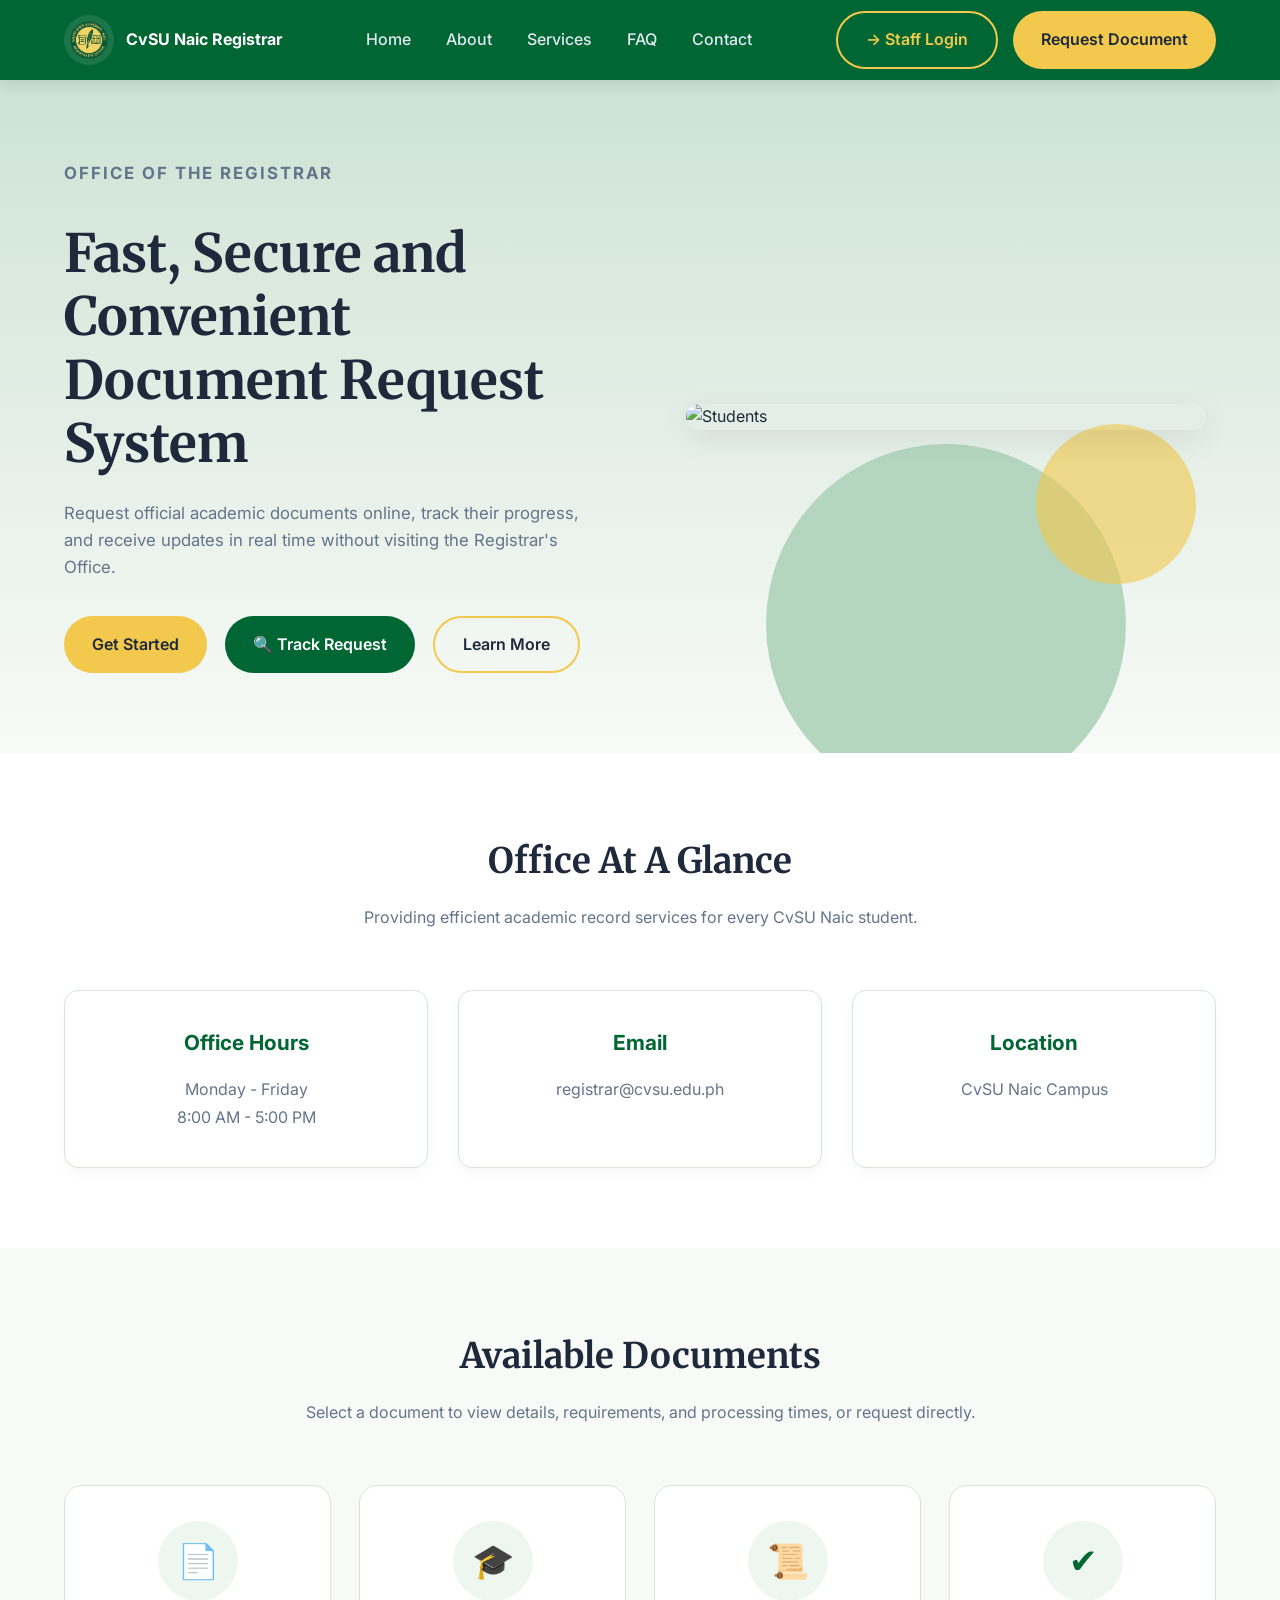
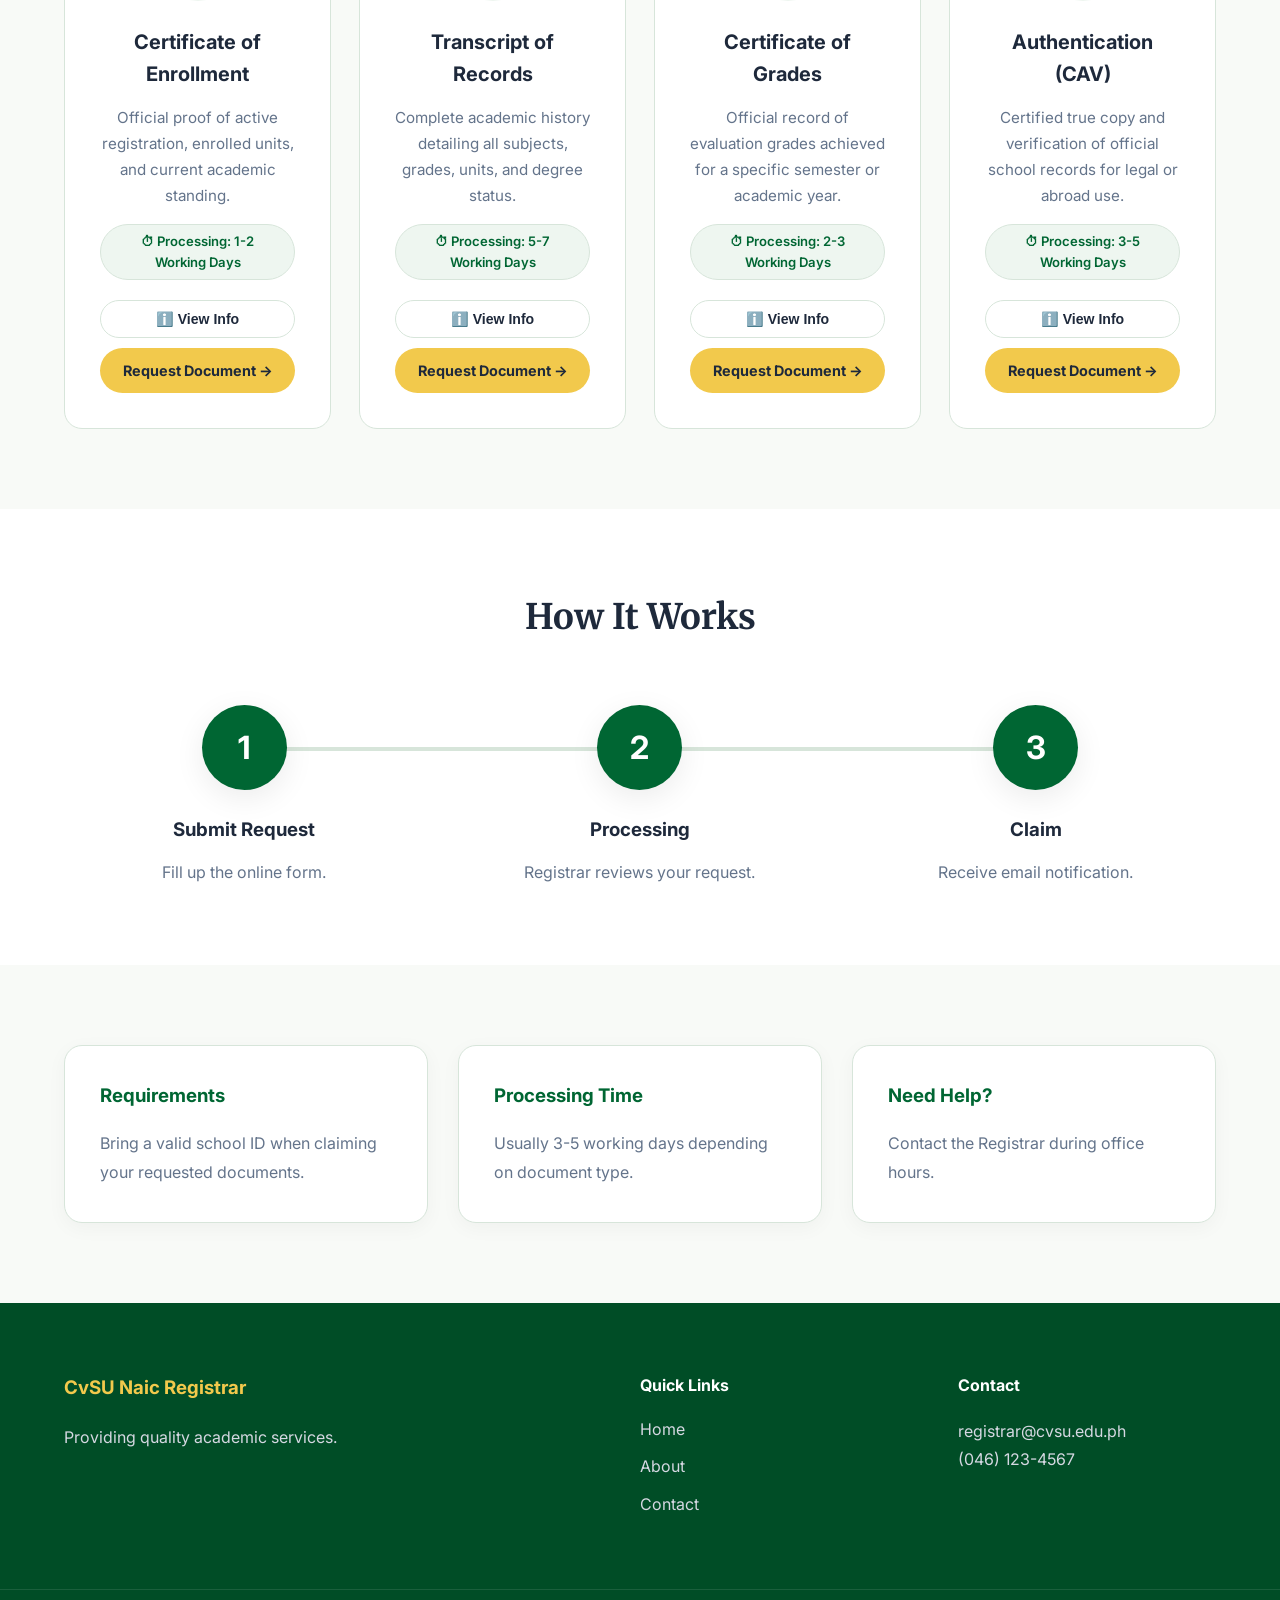
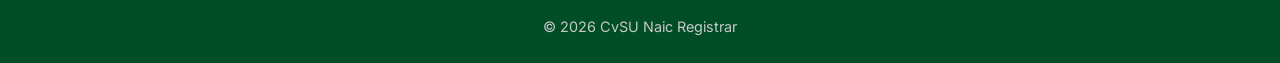
==== index.html @ 48db4b98 "landing page, tracking, request, login pages version 1" ====
<!DOCTYPE html>
<html lang="en">
<head>
  <meta charset="UTF-8">
  <meta name="viewport" content="width=device-width, initial-scale=1.0">
  <title>CvSU Naic Registrar</title>

  <!-- Stylesheets -->
  <link rel="stylesheet" href="css/variables.css">
  <link rel="stylesheet" href="css/style.css">
</head>

<body>
  <!-- ===================================
  NAVBAR
  =================================== -->
  <header>
    <nav class="navbar">
      <div class="container">
        <a href="index.html" class="logo">
          <img src="assets/images/logo.png" alt="Logo">
          <span>CvSU Naic Registrar</span>
        </a>

        <ul class="nav-links">
          <li><a href="#" class="active">Home</a></li>
          <li><a href="#">About</a></li>
          <li><a href="#">Services</a></li>
          <li><a href="#">FAQ</a></li>
          <li><a href="#">Contact</a></li>
        </ul>

        <div class="nav-buttons">
          <a href="login.html" class="btn-outline">→ Staff Login</a>
          <a href="request.html" class="btn-primary">Request Document</a>
        </div>

        <div class="menu-btn">☰</div>
      </div>
    </nav>
  </header>

<!-- ===================================
HERO SECTION (Updated with Tracker Button)
=================================== -->
<section class="hero">
  <div class="container hero-grid">
    <div class="hero-text">
      <p class="small-title">OFFICE OF THE REGISTRAR</p>
      <h1>Fast, Secure and Convenient Document Request System</h1>
      <p>Request official academic documents online, track their progress, and receive updates in real time without visiting the Registrar's Office.</p>
      <div class="hero-buttons">
        <a href="request.html" class="btn-primary" style="background: var(--secondary); color: var(--text);">Get Started</a>
        <a href="track.html" class="btn-primary" style="background: var(--primary); color: #fff;">🔍 Track Request</a>
        <a href="#services" class="btn-outline">Learn More</a>
      </div>
    </div>
    <div class="hero-image">
      <img src="assets/images/hero.png" alt="Students">
    </div>
  </div>
</section>

  <!-- ===================================
  OFFICE
  =================================== -->
  <section class="office">
    <div class="container">
      <h2>Office At A Glance</h2>
      <p class="section-description">Providing efficient academic record services for every CvSU Naic student.</p>
      <div class="office-grid">
        <div class="office-card">
          <h3>Office Hours</h3>
          <p>Monday - Friday<br>8:00 AM - 5:00 PM</p>
        </div>
        <div class="office-card">
          <h3>Email</h3>
          <p>registrar@cvsu.edu.ph</p>
        </div>
        <div class="office-card">
          <h3>Location</h3>
          <p>CvSU Naic Campus</p>
        </div>
      </div>
    </div>
  </section>

<!-- ===================================
AVAILABLE DOCUMENTS SECTION (Enhanced Cards)
=================================== -->
<section class="services" id="services">
  <div class="container">
    <h2>Available Documents</h2>
    <p class="section-description">Select a document to view details, requirements, and processing times, or request directly.</p>
    
    <div class="services-grid">
      <!-- Certificate of Enrollment -->
      <div class="service-card">
        <div class="icon">📄</div>
        <h3>Certificate of Enrollment</h3>
        <p class="doc-summary">Official proof of active registration, enrolled units, and current academic standing.</p>
        <div class="doc-badge">⏱ Processing: 1-2 Working Days</div>
        <div class="card-actions">
          <button class="btn-info" onclick="openDocModal('enrollment')">ℹ️ View Info</button>
          <a href="request.html?doc=Certificate%20of%20Enrollment" class="btn-card-request">Request Document →</a>
        </div>
      </div>

      <!-- Transcript of Records -->
      <div class="service-card">
        <div class="icon">🎓</div>
        <h3>Transcript of Records</h3>
        <p class="doc-summary">Complete academic history detailing all subjects, grades, units, and degree status.</p>
        <div class="doc-badge">⏱ Processing: 5-7 Working Days</div>
        <div class="card-actions">
          <button class="btn-info" onclick="openDocModal('tor')">ℹ️ View Info</button>
          <a href="request.html?doc=Transcript%20of%20Records" class="btn-card-request">Request Document →</a>
        </div>
      </div>

      <!-- Certificate of Grades -->
      <div class="service-card">
        <div class="icon">📜</div>
        <h3>Certificate of Grades</h3>
        <p class="doc-summary">Official record of evaluation grades achieved for a specific semester or academic year.</p>
        <div class="doc-badge">⏱ Processing: 2-3 Working Days</div>
        <div class="card-actions">
          <button class="btn-info" onclick="openDocModal('grades')">ℹ️ View Info</button>
          <a href="request.html?doc=Certificate%20of%20Grades" class="btn-card-request">Request Document →</a>
        </div>
      </div>

      <!-- Authentication (CAV) -->
      <div class="service-card">
        <div class="icon">✔</div>
        <h3>Authentication (CAV)</h3>
        <p class="doc-summary">Certified true copy and verification of official school records for legal or abroad use.</p>
        <div class="doc-badge">⏱ Processing: 3-5 Working Days</div>
        <div class="card-actions">
          <button class="btn-info" onclick="openDocModal('authentication')">ℹ️ View Info</button>
          <a href="request.html?doc=Authentication" class="btn-card-request">Request Document →</a>
        </div>
      </div>
    </div>
  </div>
</section>

<!-- ===================================
DOCUMENT INFO MODAL (Popup Viewer)
=================================== -->
<div id="docModal" class="modal-overlay">
  <div class="modal-content">
    <button class="modal-close" onclick="closeDocModal()">&times;</button>
    <div class="modal-header">
      <span id="modalIcon" class="modal-icon">📄</span>
      <h2 id="modalTitle">Document Title</h2>
    </div>
    <div class="modal-body">
      <p id="modalDescription"></p>
      
      <div class="info-block">
        <h4>📋 Requirements:</h4>
        <ul id="modalRequirements"></ul>
      </div>

      <div class="info-block">
        <h4>⏳ Processing Time:</h4>
        <p id="modalProcessing"></p>
      </div>

      <div class="info-block">
        <h4>💡 Note:</h4>
        <p id="modalNote"></p>
      </div>
    </div>
    <div class="modal-footer">
      <a id="modalRequestBtn" href="#" class="btn-primary" style="background: var(--secondary); color: var(--text); width: 100%; text-align: center;">Request This Document Now →</a>
    </div>
  </div>
</div>

  <!-- ===================================
  HOW IT WORKS
  =================================== -->
  <section class="steps">
    <div class="container">
      <h2>How It Works</h2>
      <div class="steps-grid">
        <div class="step">
          <div class="number">1</div>
          <h3>Submit Request</h3>
          <p>Fill up the online form.</p>
        </div>
        <div class="step">
          <div class="number">2</div>
          <h3>Processing</h3>
          <p>Registrar reviews your request.</p>
        </div>
        <div class="step">
          <div class="number">3</div>
          <h3>Claim</h3>
          <p>Receive email notification.</p>
        </div>
      </div>
    </div>
  </section>

  <!-- ===================================
  INFORMATION
  =================================== -->
  <section class="information">
    <div class="container">
      <div class="info-card">
        <h3>Requirements</h3>
        <p>Bring a valid school ID when claiming your requested documents.</p>
      </div>
      <div class="info-card">
        <h3>Processing Time</h3>
        <p>Usually 3-5 working days depending on document type.</p>
      </div>
      <div class="info-card">
        <h3>Need Help?</h3>
        <p>Contact the Registrar during office hours.</p>
      </div>
    </div>
  </section>

  <!-- ===================================
  FOOTER
  =================================== -->
  <footer>
    <div class="container footer-grid">
      <div>
        <h3>CvSU Naic Registrar</h3>
        <p>Providing quality academic services.</p>
      </div>
      <div>
        <h4>Quick Links</h4>
        <ul>
          <li><a href="#">Home</a></li>
          <li><a href="#">About</a></li>
          <li><a href="#">Contact</a></li>
        </ul>
      </div>
      <div>
        <h4>Contact</h4>
        <p>registrar@cvsu.edu.ph</p>
        <p>(046) 123-4567</p>
      </div>
    </div>
    <div class="copyright">© 2026 CvSU Naic Registrar</div>
  </footer>

  <button id="topBtn">↑</button>
  <script src="js/main.js"></script>
</body>
</html>
---- css/variables.css ----
/*=====================================
    GLOBAL VARIABLES (CvSU THEME)
=====================================*/
:root {
    --primary: #006633;        /* CvSU Green */
    --primary-dark: #004D26;   /* Deep Green */
    --primary-light: #0E7A3E;
    
    --secondary: #F2C94C;      /* CvSU Gold / Yellowish Gold */
    --secondary-dark: #D4AC0D;
    
    --background: #F8FAF7;
    --section: #EEF6F0;
    --white: #FFFFFF;
    
    --text: #1E293B;
    --gray: #64748B;
    --border: #D7E5DA;
    
    --shadow: 0 8px 30px rgba(0, 0, 0, .08);
    --radius: 14px;
    --transition: .3s ease;
}
---- css/style.css ----
/*=====================================
GOOGLE FONTS
=====================================*/
@import url('https://fonts.googleapis.com/css2?family=Inter:wght@300;400;500;600;700&family=Merriweather:wght@700&display=swap');

/*=====================================
RESET & BASE
=====================================*/
* {
    margin: 0;
    padding: 0;
    box-sizing: border-box;
}

html { scroll-behavior: smooth; }

body {
    font-family: 'Inter', sans-serif;
    background: var(--background);
    color: var(--text);
    line-height: 1.6;
}

img { max-width: 100%; display: block; }
a { text-decoration: none; color: inherit; }
ul { list-style: none; }
button { cursor: pointer; border: none; outline: none; }

.container { width: 90%; max-width: 1200px; margin: auto; }
section { padding: 80px 0; }

/*=====================================
BUTTONS
=====================================*/
.btn-primary {
    display: inline-flex;
    align-items: center;
    justify-content: center;
    padding: 14px 28px;
    background: var(--primary);
    color: #fff;
    border-radius: 999px;
    transition: var(--transition);
    font-weight: 600;
}

.btn-primary:hover {
    background: var(--primary-dark);
    transform: translateY(-2px);
}

.btn-outline {
    display: inline-flex;
    align-items: center;
    justify-content: center;
    padding: 14px 28px;
    border: 2px solid var(--secondary);
    color: var(--text);
    border-radius: 999px;
    transition: var(--transition);
    font-weight: 600;
}

.btn-outline:hover {
    background: var(--secondary);
    transform: translateY(-2px);
}

/*=====================================
TYPOGRAPHY
=====================================*/
h1 { font-family: 'Merriweather', serif; font-size: 3.3rem; line-height: 1.2; }
h2 { font-family: 'Merriweather', serif; font-size: 2.2rem; margin-bottom: 15px; text-align: center; }
.section-description { max-width: 700px; margin: 0 auto 60px; text-align: center; color: var(--gray); }

/*=====================================
NAVBAR
=====================================*/
header {
    position: sticky;
    top: 0;
    z-index: 1000;
    background: var(--primary); /* Changed to solid green */
    box-shadow: 0 4px 15px rgba(0, 0, 0, .1);
}

.navbar { height: 80px; }
.navbar .container { display: flex; align-items: center; justify-content: space-between; height: 100%; }

/* Logo text changed to white for contrast */
.logo { display: flex; align-items: center; gap: 12px; font-weight: 700; color: var(--white); }
/* Optional: add a slight white glow/background to the image if it has dark elements */
.logo img { width: 50px; background: rgba(255, 255, 255, 0.1); border-radius: 50%; padding: 2px; }

/* Links changed to light slate, hovering to gold */
.nav-links { display: flex; gap: 35px; }
.nav-links a { font-weight: 500; color: #E2E8F0; transition: var(--transition); }
.nav-links a:hover, .nav-links a.active { color: var(--secondary); font-weight: 700; }

.nav-buttons { display: flex; gap: 15px; }

/* Nav Buttons specifically adjusted to fit the green header */
.nav-buttons .btn-outline { 
    border-color: var(--secondary); 
    color: var(--secondary); 
}
.nav-buttons .btn-outline:hover { 
    background: var(--secondary); 
    color: var(--primary-dark); 
}
.nav-buttons .btn-primary { 
    background: var(--secondary); 
    color: var(--text); 
}
.nav-buttons .btn-primary:hover { 
    background: var(--secondary-dark); 
}

.menu-btn { display: none; font-size: 30px; cursor: pointer; color: var(--white); }

header.scrolled {
    box-shadow: 0 12px 30px rgba(0, 0, 0, .15);
    background: rgba(0, 102, 51, .98); /* Transparent primary green */
    backdrop-filter: blur(8px);
}

/*=====================================
HERO
=====================================*/
/* Deepened the starting color of the gradient for a stronger green presence */
.hero { padding: 80px 0; background: linear-gradient(180deg, #CDE3D4 0%, #F8FAF7 100%); }
.hero-grid { display: grid; grid-template-columns: 1fr 1fr; align-items: center; gap: 70px; }
.hero-text { animation: fadeUp .8s ease; }

.small-title {
    color: var(--primary);
    font-weight: 700;
    letter-spacing: 2px;
    text-transform: uppercase;
    margin-bottom: 18px;
    font-size: .9rem;
}

.hero h1 { margin-bottom: 25px; max-width: 650px; }
.hero p { color: var(--gray); font-size: 1.05rem; margin-bottom: 35px; max-width: 550px; }
.hero-buttons { display: flex; gap: 18px; flex-wrap: wrap; }
.hero-image { display: flex; justify-content: center; position: relative; }
.hero-image img { width: 100%; max-width: 520px; border-radius: 20px; animation: float 5s ease-in-out infinite; box-shadow: var(--shadow); }

.hero-image::before {
    content: ""; position: absolute; width: 360px; height: 360px;
    background: #B5D6BE; /* Slightly darker green circle to match the new background */
    border-radius: 50%;
    top: 40px; left: 50%; transform: translateX(-50%); z-index: -2;
}
.hero-image::after {
    content: ""; position: absolute; width: 160px; height: 160px;
    background: var(--secondary); opacity: .6; /* Increased opacity for better contrast */
    border-radius: 50%;
    right: 20px; top: 20px; z-index: -1;
}

/*=====================================
OFFICE & SERVICES
=====================================*/
.office { background: #ffffff; }
.office-grid { display: grid; grid-template-columns: repeat(3, 1fr); gap: 30px; margin-top: 50px; }

.office-card {
    background: white; border: 1px solid var(--border); border-radius: var(--radius);
    padding: 35px; text-align: center; transition: var(--transition);
    box-shadow: 0 5px 15px rgba(0, 0, 0, .03);
}
.office-card:hover { transform: translateY(-8px); box-shadow: var(--shadow); border-color: var(--secondary); }
.office-card h3 { color: var(--primary); margin-bottom: 15px; font-size: 1.3rem; }
.office-card p { color: var(--gray); line-height: 1.8; }
.office-card .icon {
    width: 70px; height: 70px; margin: auto; margin-bottom: 20px; border-radius: 50%;
    background: var(--section); display: flex; justify-content: center; align-items: center;
    font-size: 30px; color: var(--primary);
}

.services { background: var(--background); }
.services-grid { display: grid; grid-template-columns: repeat(4, 1fr); gap: 28px; margin-top: 50px; }
.service-card {
    background: white; border-radius: 18px; padding: 35px; text-align: center;
    transition: .35s; border: 1px solid var(--border); cursor: pointer; position: relative; overflow: hidden;
}
.service-card::before {
    content: ""; position: absolute; top: 0; left: 0; width: 100%; height: 5px;
    background: var(--secondary); transform: scaleX(0); transition: .3s;
}
.service-card:hover::before { transform: scaleX(1); }
.service-card:hover { transform: translateY(-10px); box-shadow: var(--shadow); }

.service-card .icon {
    width: 80px; height: 80px; margin: auto; border-radius: 50%; display: flex; align-items: center;
    justify-content: center; font-size: 34px; background: var(--section); color: var(--primary);
    margin-bottom: 25px; transition: .3s;
}
.service-card:hover .icon { background: var(--secondary); color: var(--text); transform: rotate(8deg); }
.service-card h3 { margin-bottom: 15px; font-size: 1.25rem; color: var(--text); }
.service-card p { color: var(--gray); font-size: .95rem; line-height: 1.7; }

/*=====================================
HOW IT WORKS
=====================================*/
.steps { background: #ffffff; }
.steps-grid { display: grid; grid-template-columns: repeat(3, 1fr); gap: 35px; margin-top: 60px; position: relative; }
.steps-grid::before {
    content: ""; position: absolute; top: 42px; left: 15%; width: 70%; height: 4px;
    background: var(--border); z-index: 0;
}
.step { position: relative; text-align: center; z-index: 2; }
.number {
    width: 85px; height: 85px; margin: auto; border-radius: 50%; background: var(--primary);
    color: white; display: flex; justify-content: center; align-items: center;
    font-size: 2rem; font-weight: bold; box-shadow: var(--shadow); margin-bottom: 25px; transition: .3s;
}
.step:hover .number { transform: scale(1.1); background: var(--secondary); color: var(--text); }
.step h3 { margin-bottom: 15px; color: var(--text); }
.step p { color: var(--gray); max-width: 280px; margin: auto; }

/*=====================================
INFORMATION & FOOTER
=====================================*/
.information { background: var(--background); }
.information .container { display: grid; grid-template-columns: repeat(3, 1fr); gap: 30px; }
.info-card {
    background: white; border-radius: 18px; padding: 35px; border: 1px solid var(--border);
    transition: .3s; box-shadow: 0 5px 20px rgba(0, 0, 0, .04);
}
.info-card:hover { transform: translateY(-8px); box-shadow: var(--shadow); }
.info-card h3 { margin-bottom: 18px; color: var(--primary); }
.info-card p { color: var(--gray); line-height: 1.8; }

footer { background: var(--primary-dark); color: white; padding-top: 70px; }
.footer-grid { display: grid; grid-template-columns: 2fr 1fr 1fr; gap: 60px; padding-bottom: 60px; }
.footer-grid h3 { margin-bottom: 20px; color: var(--secondary); }
.footer-grid h4 { margin-bottom: 18px; }
.footer-grid p { color: #d5d8e2; line-height: 1.8; }
.footer-grid ul li { margin-bottom: 12px; }
.footer-grid a { color: #d5d8e2; transition: .3s; }
.footer-grid a:hover { color: var(--secondary); }
.copyright { text-align: center; border-top: 1px solid rgba(255, 255, 255, .1); padding: 25px; color: #c8c8c8; font-size: .9rem; }

/*=====================================
UTILITIES & ANIMATIONS
=====================================*/
#topBtn {
    position: fixed; bottom: 30px; right: 30px; width: 55px; height: 55px;
    border-radius: 50%; background: var(--secondary); color: var(--text); border: none;
    font-size: 22px; cursor: pointer; display: none; box-shadow: var(--shadow); transition: .3s; z-index: 999;
}
#topBtn:hover { transform: translateY(-4px); background: var(--secondary-dark); }

@keyframes fadeUp {
    from { opacity: 0; transform: translateY(40px); }
    to { opacity: 1; transform: translateY(0); }
}
@keyframes float {
    0% { transform: translateY(0); }
    50% { transform: translateY(-12px); }
    100% { transform: translateY(0); }
}
.fade { opacity: 0; transform: translateY(50px); transition: 1s; }
.fade.show { opacity: 1; transform: translateY(0); }

/*=====================================
RESPONSIVE
=====================================*/
@media(max-width: 992px) {
    .hero-grid, .office-grid, .footer-grid, .information .container, .steps-grid { grid-template-columns: 1fr; text-align: center; }
    .hero h1 { font-size: 2.7rem; }
    .hero-image { order: -1; }
    .services-grid { grid-template-columns: repeat(2, 1fr); }
    .steps-grid::before, .nav-links, .nav-buttons { display: none; }
    .menu-btn { display: block; }
    
    /* Ensure the mobile dropdown matches the green header */
    .nav-links.active { 
        display: flex; position: absolute; top: 80px; left: 0; width: 100%; 
        background: var(--primary); /* Changed to green */
        flex-direction: column; padding: 30px 0; box-shadow: 0 10px 25px rgba(0,0,0,.15); 
    }
    .nav-buttons.active { 
        display: flex; position: absolute; top: 360px; left: 0; width: 100%; 
        flex-direction: column; padding: 0 30px 30px; 
        background: var(--primary); /* Changed to green */
    }
}

@media(max-width: 768px) {
    .services-grid { grid-template-columns: 1fr; }
    h1 { font-size: 2.3rem; }
    h2 { font-size: 1.8rem; }
    .container { width: 92%; }
    .hero, section { padding: 60px 0; }
}

/*=====================================
DOCUMENT CARDS & ACTIONS ENHANCEMENTS
=====================================*/
.doc-summary {
    color: var(--gray);
    font-size: 0.92rem;
    margin-bottom: 15px;
    line-height: 1.5;
}

.doc-badge {
    display: inline-block;
    background: var(--section);
    color: var(--primary);
    font-size: 0.82rem;
    font-weight: 600;
    padding: 6px 14px;
    border-radius: 999px;
    margin-bottom: 20px;
    border: 1px solid var(--border);
}

.card-actions {
    display: flex;
    flex-direction: column;
    gap: 10px;
    margin-top: auto;
}

.btn-info {
    background: transparent;
    border: 1.5px solid var(--border);
    color: var(--text);
    padding: 10px 18px;
    border-radius: 999px;
    font-weight: 600;
    font-size: 0.88rem;
    transition: var(--transition);
}

.btn-info:hover {
    border-color: var(--primary);
    color: var(--primary);
    background: #F0F7F2;
}

.btn-card-request {
    background: var(--secondary);
    color: var(--text);
    padding: 11px 18px;
    border-radius: 999px;
    font-weight: 700;
    font-size: 0.9rem;
    text-align: center;
    transition: var(--transition);
}

.btn-card-request:hover {
    background: var(--secondary-dark);
    transform: translateY(-2px);
}

/*=====================================
DOCUMENT MODAL POPUP
=====================================*/
.modal-overlay {
    position: fixed;
    top: 0;
    left: 0;
    width: 100%;
    height: 100%;
    background: rgba(0, 0, 0, 0.55);
    display: flex;
    align-items: center;
    justify-content: center;
    z-index: 2000;
    opacity: 0;
    pointer-events: none;
    transition: var(--transition);
}

.modal-overlay.active {
    opacity: 1;
    pointer-events: all;
}

.modal-content {
    background: white;
    width: 90%;
    max-width: 580px;
    border-radius: var(--radius);
    padding: 35px;
    position: relative;
    box-shadow: 0 15px 40px rgba(0, 0, 0, 0.2);
    transform: translateY(20px);
    transition: var(--transition);
}

.modal-overlay.active .modal-content {
    transform: translateY(0);
}

.modal-close {
    position: absolute;
    top: 20px;
    right: 20px;
    font-size: 28px;
    background: none;
    border: none;
    color: var(--gray);
    cursor: pointer;
}

.modal-header {
    display: flex;
    align-items: center;
    gap: 15px;
    margin-bottom: 20px;
}

.modal-icon {
    font-size: 2.2rem;
    background: var(--section);
    width: 60px;
    height: 60px;
    border-radius: 50%;
    display: flex;
    align-items: center;
    justify-content: center;
}

.modal-header h2 {
    text-align: left;
    margin-bottom: 0;
    color: var(--primary);
    font-size: 1.6rem;
}

.modal-body {
    margin-bottom: 25px;
}

.info-block {
    margin-top: 18px;
    background: var(--background);
    padding: 15px;
    border-radius: 10px;
    border-left: 4px solid var(--primary);
}

.info-block h4 {
    color: var(--text);
    margin-bottom: 6px;
    font-size: 0.95rem;
}

.info-block ul {
    list-style-type: disc;
    padding-left: 20px;
    color: var(--gray);
    font-size: 0.9rem;
}

.info-block p {
    color: var(--gray);
    font-size: 0.9rem;
}
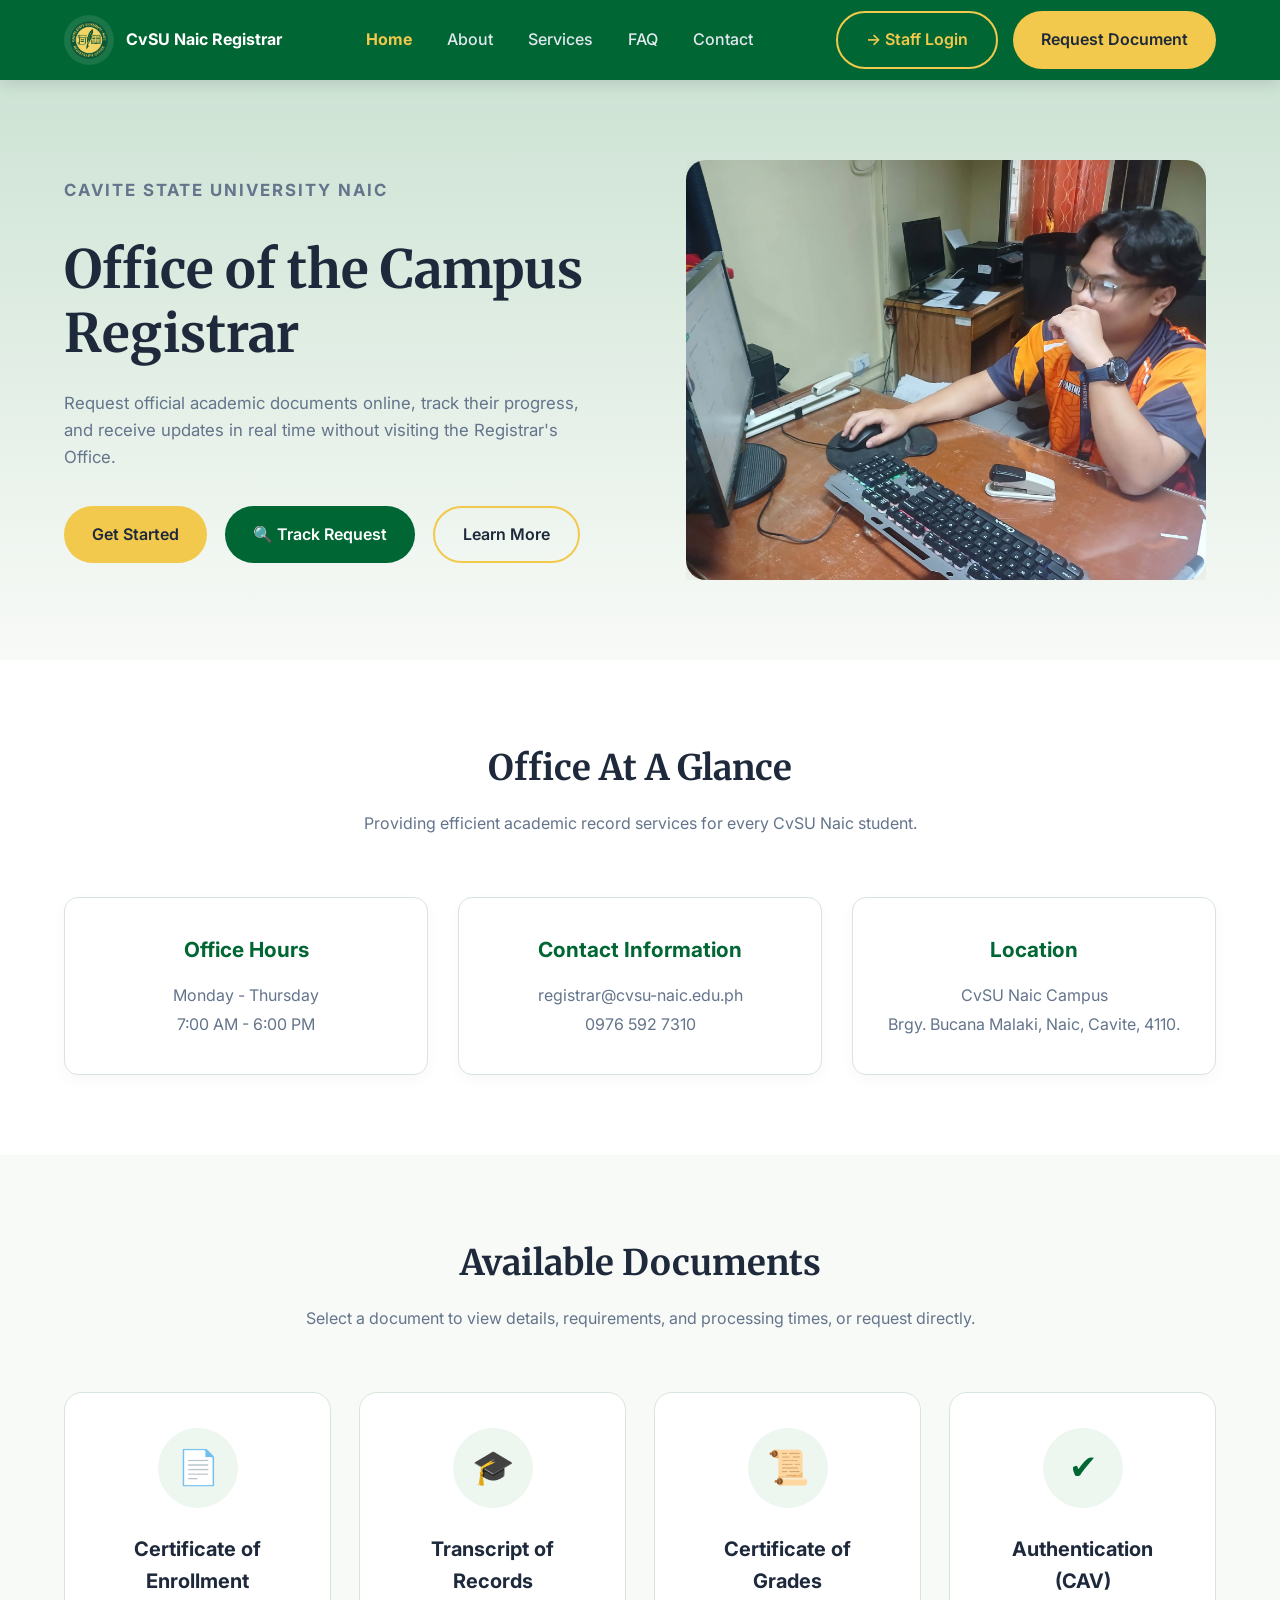
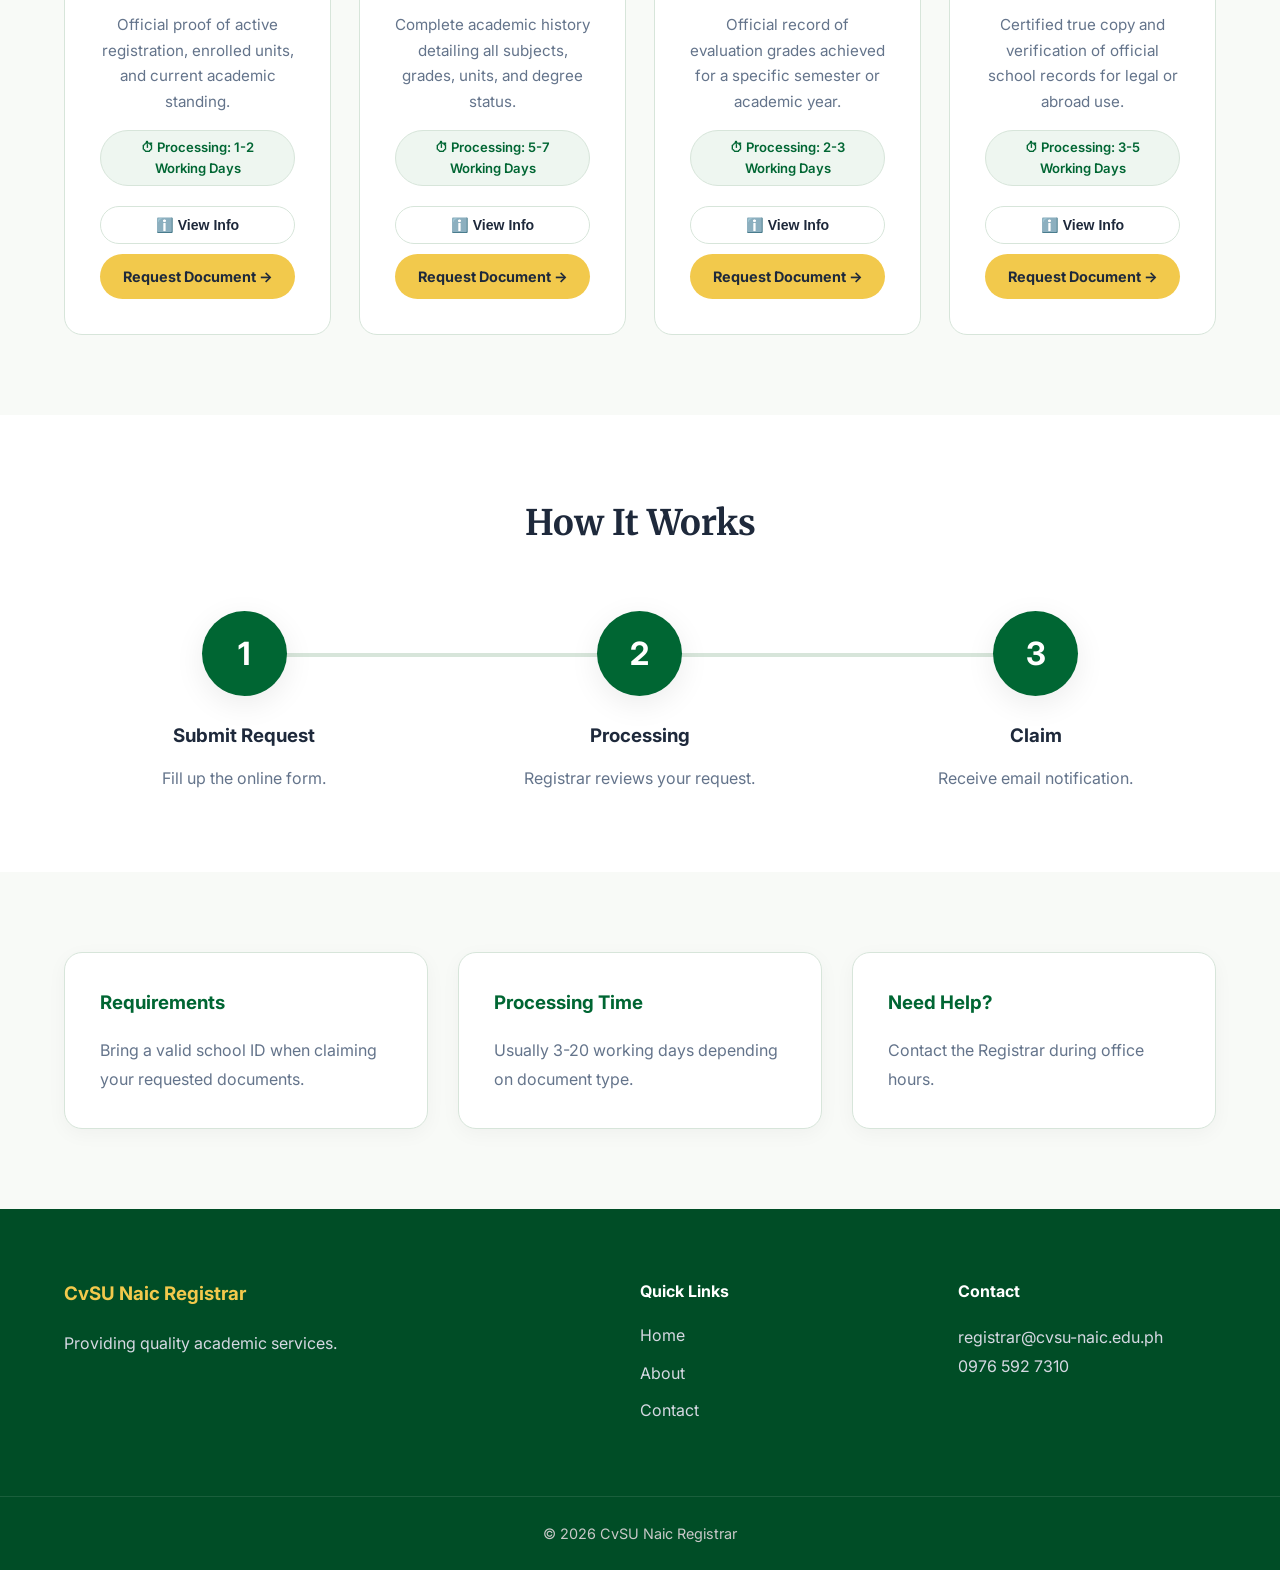
==== commit 1647ca30: "Add files via upload" ====
--- a/index.html
+++ b/index.html
@@ -4,10 +4,13 @@
   <meta charset="UTF-8">
   <meta name="viewport" content="width=device-width, initial-scale=1.0">
   <title>CvSU Naic Registrar</title>
+  <link rel="icon" href="assets/images/logo.png" type="image/x-icon">
 
   <!-- Stylesheets -->
   <link rel="stylesheet" href="css/variables.css">
   <link rel="stylesheet" href="css/style.css">
+  <!-- <link href="https://cdn.jsdelivr.net/npm/bootstrap@5.3.8/dist/css/bootstrap.min.css" rel="stylesheet" integrity="sha384-sRIl4kxILFvY47J16cr9ZwB07vP4J8+LH7qKQnuqkuIAvNWLzeN8tE5YBujZqJLB" crossorigin="anonymous"> -->
+
 </head>
 
 <body>
@@ -23,16 +26,16 @@
         </a>
 
         <ul class="nav-links">
-          <li><a href="#" class="active">Home</a></li>
-          <li><a href="#">About</a></li>
-          <li><a href="#">Services</a></li>
+          <li><a href="#hero" class="active">Home</a></li>
+          <li><a href="#office">About</a></li>
+          <li><a href="#services">Services</a></li>
           <li><a href="#">FAQ</a></li>
-          <li><a href="#">Contact</a></li>
+          <li><a href="#footer  ">Contact</a></li>
         </ul>
 
         <div class="nav-buttons">
-          <a href="login.html" class="btn-outline">→ Staff Login</a>
-          <a href="request.html" class="btn-primary">Request Document</a>
+          <a href="login.php" class="btn-outline">→ Staff Login</a>
+          <a href="request.php" class="btn-primary">Request Document</a>
         </div>
 
         <div class="menu-btn">☰</div>
@@ -43,20 +46,25 @@
 <!-- ===================================
 HERO SECTION (Updated with Tracker Button)
 =================================== -->
-<section class="hero">
+<section class="hero" id="hero">
   <div class="container hero-grid">
     <div class="hero-text">
-      <p class="small-title">OFFICE OF THE REGISTRAR</p>
-      <h1>Fast, Secure and Convenient Document Request System</h1>
+      <p class="small-title">CAVITE STATE UNIVERSITY NAIC</p>
+      <h1>Office of the Campus Registrar</h1>
       <p>Request official academic documents online, track their progress, and receive updates in real time without visiting the Registrar's Office.</p>
       <div class="hero-buttons">
-        <a href="request.html" class="btn-primary" style="background: var(--secondary); color: var(--text);">Get Started</a>
-        <a href="track.html" class="btn-primary" style="background: var(--primary); color: #fff;">🔍 Track Request</a>
+        <a href="request.php" class="btn-primary" style="background: var(--secondary); color: var(--text);">Get Started</a>
+        <a href="track.php" class="btn-primary" style="background: var(--primary); color: #fff;">🔍 Track Request</a>
         <a href="#services" class="btn-outline">Learn More</a>
       </div>
     </div>
     <div class="hero-image">
-      <img src="assets/images/hero.png" alt="Students">
+      <img src="assets/images/hero.jpg" class="slide active" alt="Students">
+      <img src="assets/images/hero2.jpg" class="slide" alt="Students">
+      <img src="assets/images/hero3.jpg" class="slide" alt="Students">
+      <img src="assets/images/hero4.jpg" class="slide" alt="Students">
+      <img src="assets/images/hero5.jpg" class="slide" alt="Students">
+
     </div>
   </div>
 </section>
@@ -64,22 +72,24 @@
   <!-- ===================================
   OFFICE
   =================================== -->
-  <section class="office">
+  <section class="office" id="office">
     <div class="container">
       <h2>Office At A Glance</h2>
       <p class="section-description">Providing efficient academic record services for every CvSU Naic student.</p>
       <div class="office-grid">
         <div class="office-card">
           <h3>Office Hours</h3>
-          <p>Monday - Friday<br>8:00 AM - 5:00 PM</p>
+          <p>Monday - Thursday<br>7:00 AM - 6:00 PM</p>
         </div>
         <div class="office-card">
-          <h3>Email</h3>
-          <p>registrar@cvsu.edu.ph</p>
+          <h3>Contact Information</h3>
+          <p>registrar@cvsu-naic.edu.ph</p>
+          <p>0976 592 7310</p>
         </div>
         <div class="office-card">
           <h3>Location</h3>
-          <p>CvSU Naic Campus</p>
+          <p>CvSU Naic Campus<br>Brgy. Bucana Malaki, Naic, Cavite, 4110.</p>
+
         </div>
       </div>
     </div>
@@ -102,7 +112,7 @@
         <div class="doc-badge">⏱ Processing: 1-2 Working Days</div>
         <div class="card-actions">
           <button class="btn-info" onclick="openDocModal('enrollment')">ℹ️ View Info</button>
-          <a href="request.html?doc=Certificate%20of%20Enrollment" class="btn-card-request">Request Document →</a>
+          <a href="request.php?doc=Certificate%20of%20Enrollment" class="btn-card-request">Request Document →</a>
         </div>
       </div>
 
@@ -114,7 +124,7 @@
         <div class="doc-badge">⏱ Processing: 5-7 Working Days</div>
         <div class="card-actions">
           <button class="btn-info" onclick="openDocModal('tor')">ℹ️ View Info</button>
-          <a href="request.html?doc=Transcript%20of%20Records" class="btn-card-request">Request Document →</a>
+          <a href="request.php?doc=Transcript%20of%20Records" class="btn-card-request">Request Document →</a>
         </div>
       </div>
 
@@ -126,7 +136,7 @@
         <div class="doc-badge">⏱ Processing: 2-3 Working Days</div>
         <div class="card-actions">
           <button class="btn-info" onclick="openDocModal('grades')">ℹ️ View Info</button>
-          <a href="request.html?doc=Certificate%20of%20Grades" class="btn-card-request">Request Document →</a>
+          <a href="request.php?doc=Certificate%20of%20Grades" class="btn-card-request">Request Document →</a>
         </div>
       </div>
 
@@ -138,7 +148,7 @@
         <div class="doc-badge">⏱ Processing: 3-5 Working Days</div>
         <div class="card-actions">
           <button class="btn-info" onclick="openDocModal('authentication')">ℹ️ View Info</button>
-          <a href="request.html?doc=Authentication" class="btn-card-request">Request Document →</a>
+          <a href="request.php?doc=Authentication" class="btn-card-request">Request Document →</a>
         </div>
       </div>
     </div>
@@ -216,7 +226,7 @@
       </div>
       <div class="info-card">
         <h3>Processing Time</h3>
-        <p>Usually 3-5 working days depending on document type.</p>
+        <p>Usually 3-20 working days depending on document type.</p>
       </div>
       <div class="info-card">
         <h3>Need Help?</h3>
@@ -229,7 +239,7 @@
   FOOTER
   =================================== -->
   <footer>
-    <div class="container footer-grid">
+    <div class="container footer-grid" id="footer">
       <div>
         <h3>CvSU Naic Registrar</h3>
         <p>Providing quality academic services.</p>
@@ -237,15 +247,15 @@
       <div>
         <h4>Quick Links</h4>
         <ul>
-          <li><a href="#">Home</a></li>
-          <li><a href="#">About</a></li>
-          <li><a href="#">Contact</a></li>
+          <li><a href="#hero" class="active">Home</a></li>
+          <li><a href="#office">About</a></li>
+          <li><a href="#footer  ">Contact</a></li>
         </ul>
       </div>
       <div>
         <h4>Contact</h4>
-        <p>registrar@cvsu.edu.ph</p>
-        <p>(046) 123-4567</p>
+        <p>registrar@cvsu-naic.edu.ph</p>
+        <p>0976 592 7310</p>
       </div>
     </div>
     <div class="copyright">© 2026 CvSU Naic Registrar</div>
@@ -254,4 +264,5 @@
   <button id="topBtn">↑</button>
   <script src="js/main.js"></script>
 </body>
+<!-- <script src="https://cdn.jsdelivr.net/npm/bootstrap@5.3.8/dist/js/bootstrap.bundle.min.js" integrity="sha384-FKyoEForCGlyvwx9Hj09JcYn3nv7wiPVlz7YYwJrWVcXK/BmnVDxM+D2scQbITxI" crossorigin="anonymous"></script> -->
 </html>
--- a/css/style.css
+++ b/css/style.css
@@ -144,20 +144,59 @@
 .hero h1 { margin-bottom: 25px; max-width: 650px; }
 .hero p { color: var(--gray); font-size: 1.05rem; margin-bottom: 35px; max-width: 550px; }
 .hero-buttons { display: flex; gap: 18px; flex-wrap: wrap; }
-.hero-image { display: flex; justify-content: center; position: relative; }
-.hero-image img { width: 100%; max-width: 520px; border-radius: 20px; animation: float 5s ease-in-out infinite; box-shadow: var(--shadow); }
+.hero-image {
+    display: flex;
+    justify-content: center;
+    align-items: center;
+    position: relative;
+    width: 100%;
+    max-width: 520px;
+    height: 420px; /* Set a fixed height */
+    margin: 0 auto;
+    overflow: hidden;
+}
+
+.hero-image .slide {
+    position: absolute;
+    inset: 0; /* top:0; right:0; bottom:0; left:0 */
+    width: 100%;
+    height: 100%;
+    object-fit: cover;
+    border-radius: 20px;
+    box-shadow: var(--shadow);
+    opacity: 0;
+    transition: opacity 1s ease-in-out;
+    animation: float 5s ease-in-out infinite;
+}
+
+.hero-image .slide.active {
+    opacity: 1;
+}
 
 .hero-image::before {
-    content: ""; position: absolute; width: 360px; height: 360px;
-    background: #B5D6BE; /* Slightly darker green circle to match the new background */
+    content: "";
+    position: absolute;
+    width: 360px;
+    height: 360px;
+    background: #B5D6BE;
     border-radius: 50%;
-    top: 40px; left: 50%; transform: translateX(-50%); z-index: -2;
-}
+    top: 40px;
+    left: 50%;
+    transform: translateX(-50%);
+    z-index: -2;
+}
+
 .hero-image::after {
-    content: ""; position: absolute; width: 160px; height: 160px;
-    background: var(--secondary); opacity: .6; /* Increased opacity for better contrast */
+    content: "";
+    position: absolute;
+    width: 160px;
+    height: 160px;
+    background: var(--secondary);
+    opacity: .6;
     border-radius: 50%;
-    right: 20px; top: 20px; z-index: -1;
+    right: 20px;
+    top: 20px;
+    z-index: -1;
 }
 
 /*=====================================
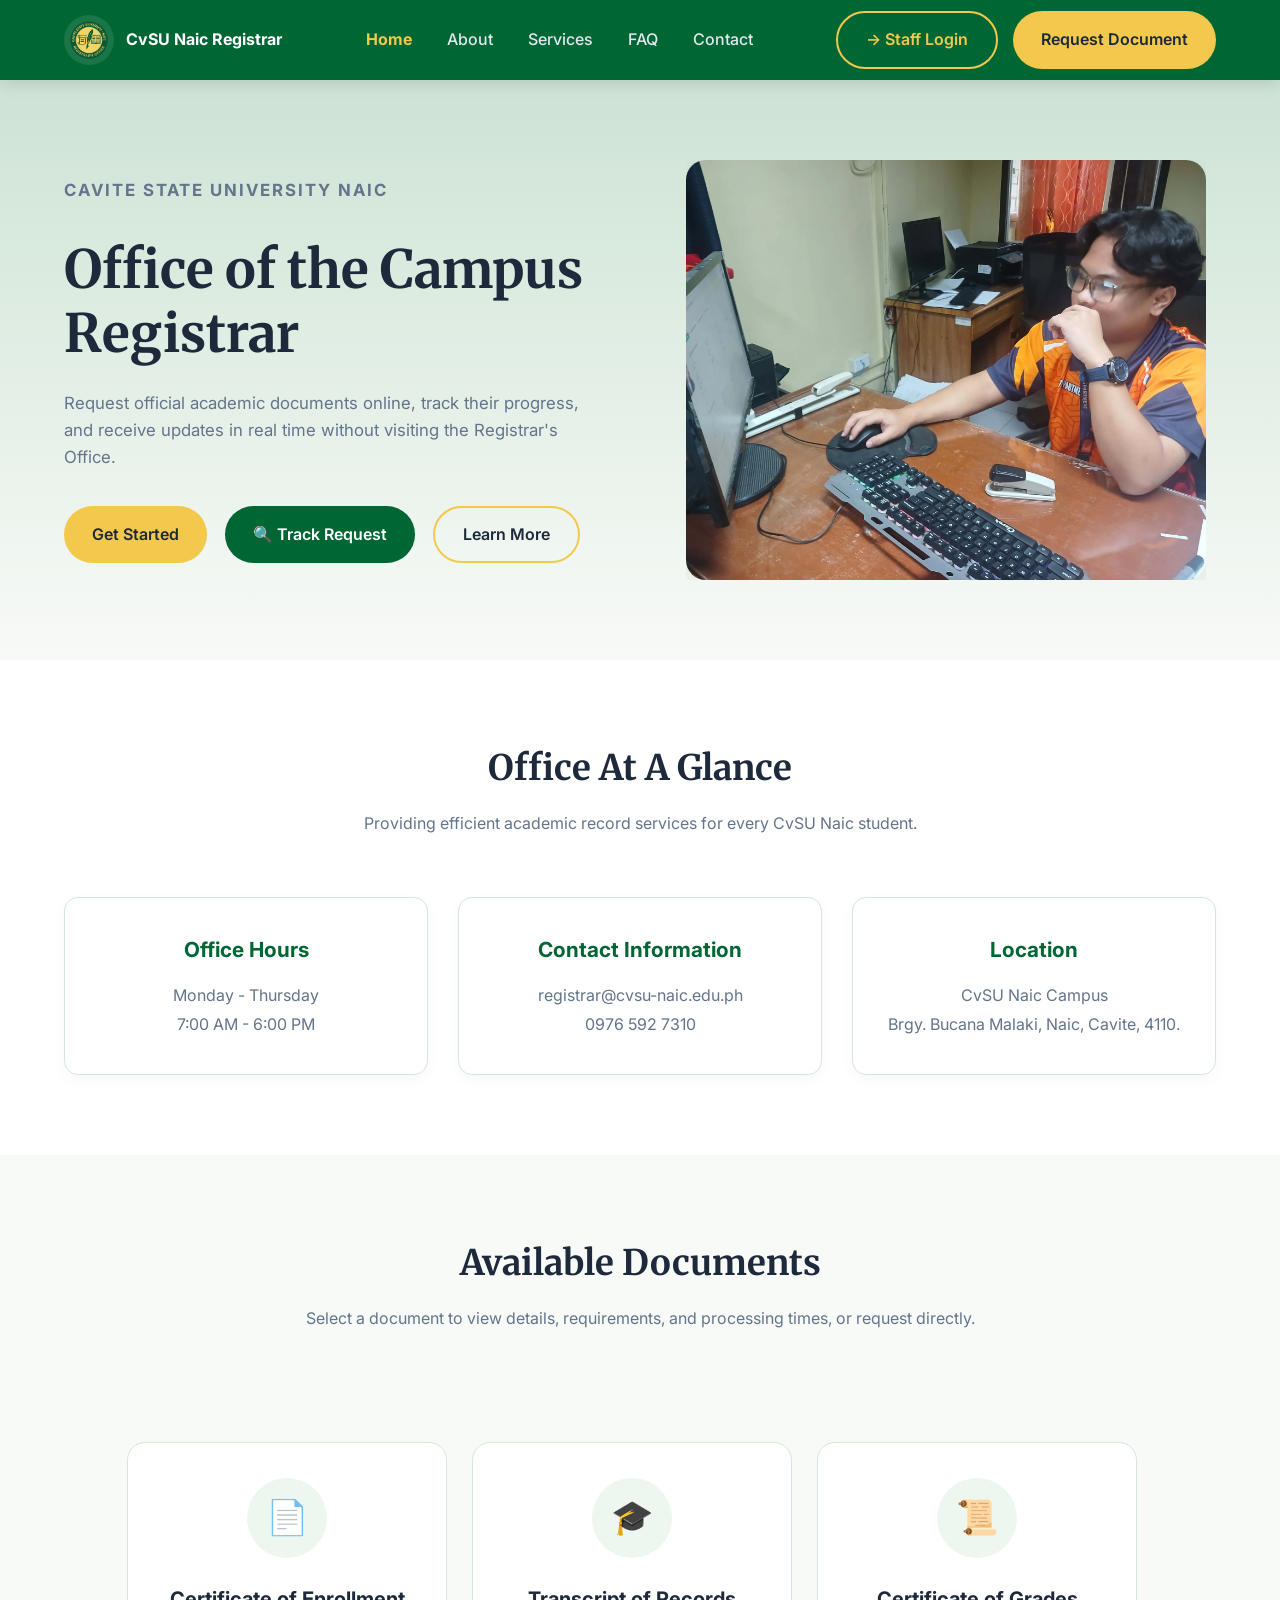
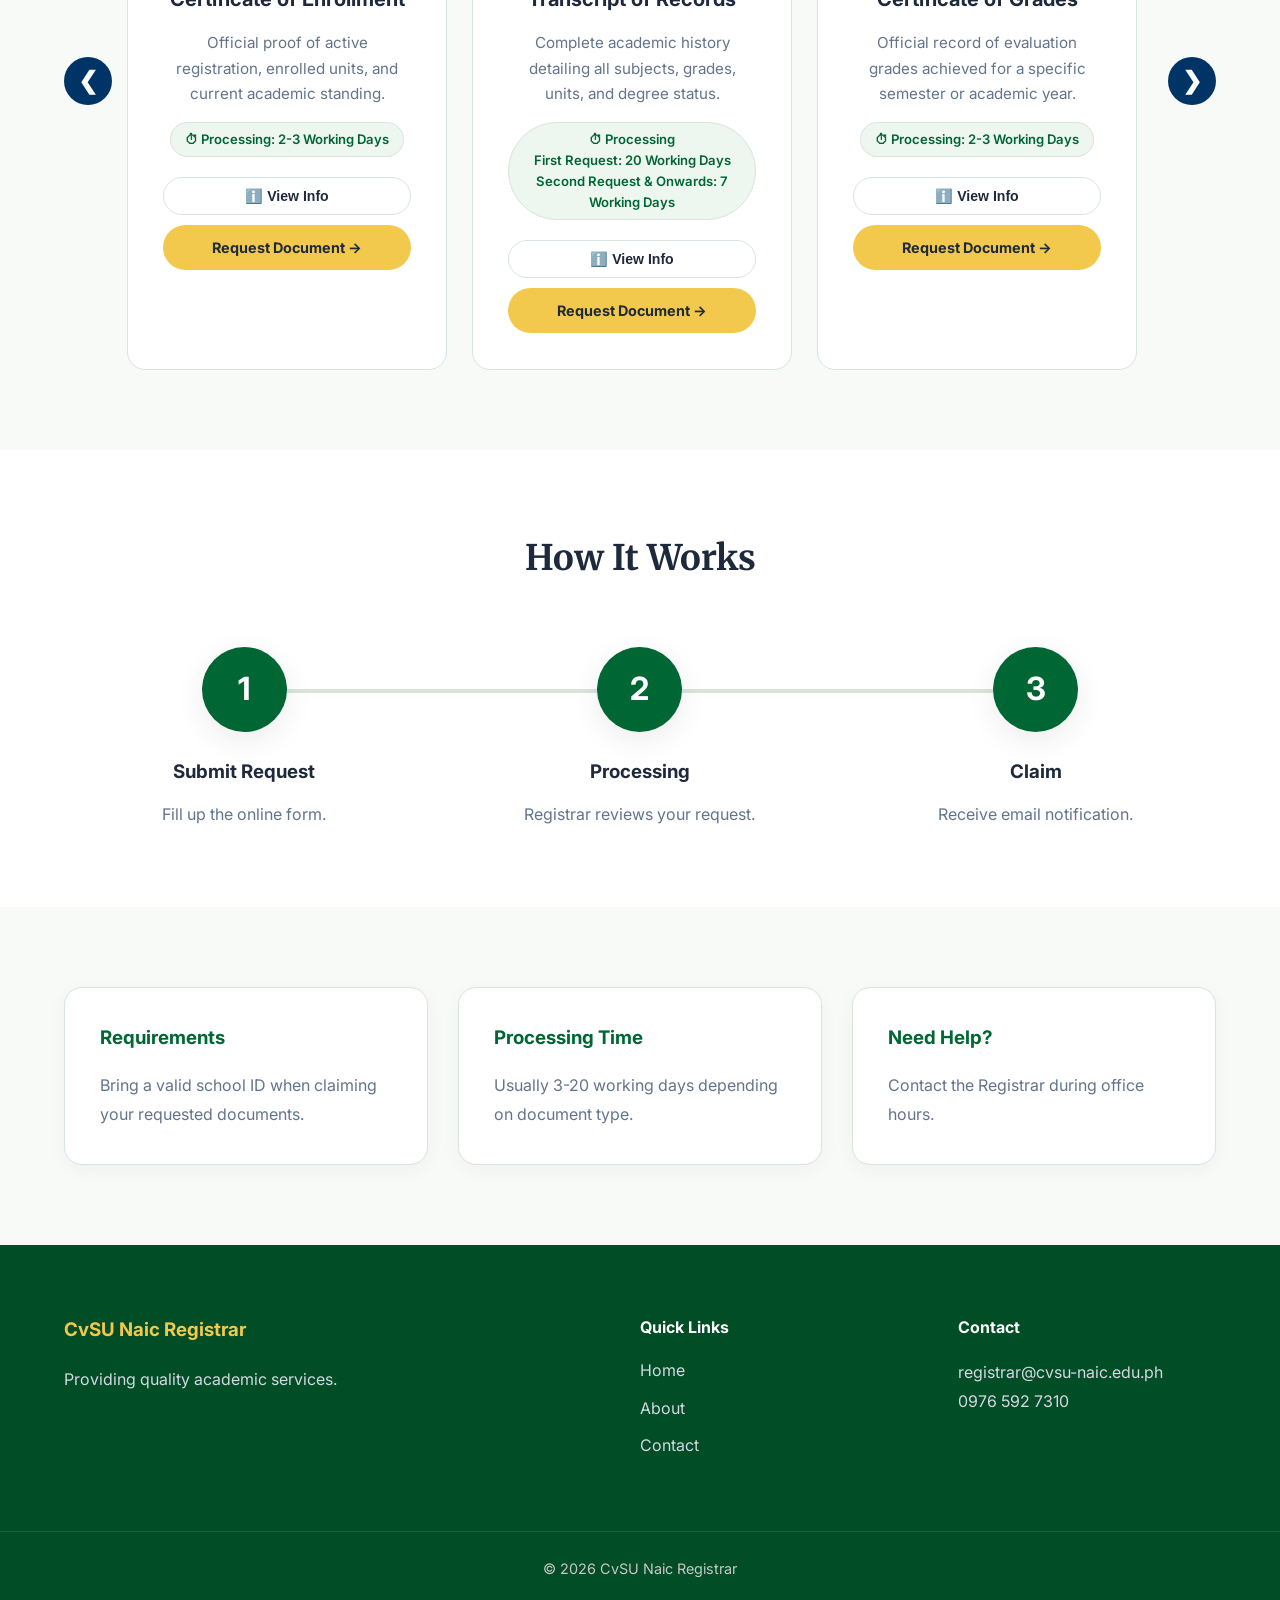
==== commit 86ccca19: "Add files via upload" ====
--- a/index.html
+++ b/index.html
@@ -96,63 +96,185 @@
   </section>
 
 <!-- ===================================
-AVAILABLE DOCUMENTS SECTION (Enhanced Cards)
+AVAILABLE DOCUMENTS SECTION
 =================================== -->
 <section class="services" id="services">
-  <div class="container">
-    <h2>Available Documents</h2>
-    <p class="section-description">Select a document to view details, requirements, and processing times, or request directly.</p>
-    
-    <div class="services-grid">
-      <!-- Certificate of Enrollment -->
-      <div class="service-card">
-        <div class="icon">📄</div>
-        <h3>Certificate of Enrollment</h3>
-        <p class="doc-summary">Official proof of active registration, enrolled units, and current academic standing.</p>
-        <div class="doc-badge">⏱ Processing: 1-2 Working Days</div>
-        <div class="card-actions">
-          <button class="btn-info" onclick="openDocModal('enrollment')">ℹ️ View Info</button>
-          <a href="request.php?doc=Certificate%20of%20Enrollment" class="btn-card-request">Request Document →</a>
-        </div>
-      </div>
-
-      <!-- Transcript of Records -->
-      <div class="service-card">
-        <div class="icon">🎓</div>
-        <h3>Transcript of Records</h3>
-        <p class="doc-summary">Complete academic history detailing all subjects, grades, units, and degree status.</p>
-        <div class="doc-badge">⏱ Processing: 5-7 Working Days</div>
-        <div class="card-actions">
-          <button class="btn-info" onclick="openDocModal('tor')">ℹ️ View Info</button>
-          <a href="request.php?doc=Transcript%20of%20Records" class="btn-card-request">Request Document →</a>
-        </div>
-      </div>
-
-      <!-- Certificate of Grades -->
-      <div class="service-card">
-        <div class="icon">📜</div>
-        <h3>Certificate of Grades</h3>
-        <p class="doc-summary">Official record of evaluation grades achieved for a specific semester or academic year.</p>
-        <div class="doc-badge">⏱ Processing: 2-3 Working Days</div>
-        <div class="card-actions">
-          <button class="btn-info" onclick="openDocModal('grades')">ℹ️ View Info</button>
-          <a href="request.php?doc=Certificate%20of%20Grades" class="btn-card-request">Request Document →</a>
-        </div>
-      </div>
-
-      <!-- Authentication (CAV) -->
-      <div class="service-card">
-        <div class="icon">✔</div>
-        <h3>Authentication (CAV)</h3>
-        <p class="doc-summary">Certified true copy and verification of official school records for legal or abroad use.</p>
-        <div class="doc-badge">⏱ Processing: 3-5 Working Days</div>
-        <div class="card-actions">
-          <button class="btn-info" onclick="openDocModal('authentication')">ℹ️ View Info</button>
-          <a href="request.php?doc=Authentication" class="btn-card-request">Request Document →</a>
-        </div>
-      </div>
-    </div>
-  </div>
+    <div class="container">
+
+        <h2>Available Documents</h2>
+        <p class="section-description">
+            Select a document to view details, requirements, and processing times, or request directly.
+        </p>
+
+        <div class="services-carousel">
+
+            <!-- Previous Button -->
+            <button class="carousel-btn prev" onclick="scrollCarousel(-1)">
+                &#10094;
+            </button>
+
+            <!-- Cards -->
+            <div class="services-grid" id="servicesGrid">
+
+                <!-- Certificate of Enrollment -->
+                <div class="service-card">
+                    <div class="icon">📄</div>
+                    <h3>Certificate of Enrollment</h3>
+                    <p class="doc-summary">
+                        Official proof of active registration, enrolled units,
+                        and current academic standing.
+                    </p>
+                    <div class="doc-badge">
+                        ⏱ Processing: 2-3 Working Days
+                    </div>
+
+                    <div class="card-actions">
+                        <button class="btn-info"
+                            onclick="openDocModal('enrollment')">
+                            ℹ️ View Info
+                        </button>
+
+                        <a href="request.php?doc=Certificate%20of%20Enrollment"
+                            class="btn-card-request">
+                            Request Document →
+                        </a>
+                    </div>
+                </div>
+
+                <!-- Transcript of Records -->
+                <div class="service-card">
+                    <div class="icon">🎓</div>
+                    <h3>Transcript of Records</h3>
+                    <p class="doc-summary">
+                        Complete academic history detailing all subjects,
+                        grades, units, and degree status.
+                    </p>
+
+                    <div class="doc-badge">
+                        ⏱ Processing <br> First Request: 20 Working Days<br>Second Request & Onwards: 7 Working Days
+                    </div>
+
+                    <div class="card-actions">
+                        <button class="btn-info"
+                            onclick="openDocModal('tor')">
+                            ℹ️ View Info
+                        </button>
+
+                        <a href="request.php?doc=Transcript%20of%20Records"
+                            class="btn-card-request">
+                            Request Document →
+                        </a>
+                    </div>
+                </div>
+
+                <!-- Certificate of Grades -->
+                <div class="service-card">
+                    <div class="icon">📜</div>
+                    <h3>Certificate of Grades</h3>
+                    <p class="doc-summary">
+                        Official record of evaluation grades achieved
+                        for a specific semester or academic year.
+                    </p>
+
+                    <div class="doc-badge">
+                        ⏱ Processing: 2-3 Working Days
+                    </div>
+
+                    <div class="card-actions">
+                        <button class="btn-info"
+                            onclick="openDocModal('grades')">
+                            ℹ️ View Info
+                        </button>
+
+                        <a href="request.php?doc=Certificate%20of%20Grades"
+                            class="btn-card-request">
+                            Request Document →
+                        </a>
+                    </div>
+                </div>
+
+                <!-- CAV -->
+                <div class="service-card">
+                    <div class="icon">🌏︎</div>
+                    <h3> Certification Authentication and Verification (CAV)</h3>
+
+                    <p class="doc-summary">
+                        Certification and verification of official
+                        school records for legal or abroad use.
+                    </p>
+
+                    <div class="doc-badge">
+                        ⏱ Processing: 7 Working Days
+                    </div>
+
+                    <div class="card-actions">
+                        <button class="btn-info"
+                            onclick="openDocModal('authentication')">
+                            ℹ️ View Info
+                        </button>
+
+                        <a href="request.php?doc=Authentication"
+                            class="btn-card-request">
+                            Request Document →
+                        </a>
+                    </div>
+                </div>
+
+                <!-- CTC -->
+                <div class="service-card">
+                    <div class="icon">✔</div>
+                    <h3>Cetified True Copy</h3>
+
+                    <p class="doc-summary">
+                        Certified true copy of official
+                        school records for scholarships, and etc..
+                    </p>
+
+                    <div class="doc-badge">
+                        ⏱ Processing: Walk-In
+                    </div>
+
+                    <div class="card-actions">
+                        <button class="btn-info"
+                            onclick="openDocModal('authentication')">
+                            ℹ️ View Info
+                        </button>
+
+                    </div>
+                </div>
+
+                <!-- Example Additional Card -->
+                <div class="service-card">
+                    <div class="icon">🏅</div>
+                    <h3>Good Moral Certificate</h3>
+
+                    <p class="doc-summary">
+                        Official certification of the student's good moral character.
+                    </p>
+
+                    <div class="doc-badge">
+                        ⏱ Processing: Walk-In
+                    </div>
+
+                    <div class="card-actions">
+                        <button class="btn-info"
+                            onclick="openDocModal('goodmoral')">
+                            ℹ️ View Info
+                        </button>
+
+                    </div>
+                </div>
+
+            </div>
+
+            <!-- Next Button -->
+            <button class="carousel-btn next" onclick="scrollCarousel(1)">
+                &#10095;
+            </button>
+
+        </div>
+
+    </div>
 </section>
 
 <!-- ===================================
--- a/css/style.css
+++ b/css/style.css
@@ -240,6 +240,89 @@
 .service-card:hover .icon { background: var(--secondary); color: var(--text); transform: rotate(8deg); }
 .service-card h3 { margin-bottom: 15px; font-size: 1.25rem; color: var(--text); }
 .service-card p { color: var(--gray); font-size: .95rem; line-height: 1.7; }
+
+/* ==========================
+   DOCUMENT CAROUSEL
+========================== */
+
+.services-carousel{
+    display:flex;
+    align-items:center;
+    gap:15px;
+    width:100%;
+}
+
+.services-grid{
+    display:flex;
+    gap:25px;
+
+    overflow-x:auto;
+    scroll-behavior:smooth;
+
+    scrollbar-width:none;
+    -ms-overflow-style:none;
+
+    flex:1;
+}
+
+.services-grid::-webkit-scrollbar{
+    display:none;
+}
+
+.service-card{
+
+    flex:0 0 320px;
+
+    scroll-snap-align:start;
+}
+
+.services-grid{
+    scroll-snap-type:x mandatory;
+}
+
+.carousel-btn{
+
+    width:48px;
+    height:48px;
+
+    border:none;
+    border-radius:50%;
+
+    cursor:pointer;
+
+    font-size:24px;
+    font-weight:bold;
+
+    background:#003366;
+    color:#fff;
+
+    transition:.3s;
+}
+
+.carousel-btn:hover{
+
+    background:#0056b3;
+    transform:scale(1.08);
+
+}
+
+@media(max-width:768px){
+
+    .service-card{
+
+        flex:0 0 90%;
+
+    }
+
+    .carousel-btn{
+
+        width:40px;
+        height:40px;
+        font-size:20px;
+
+    }
+
+}
 
 /*=====================================
 HOW IT WORKS
